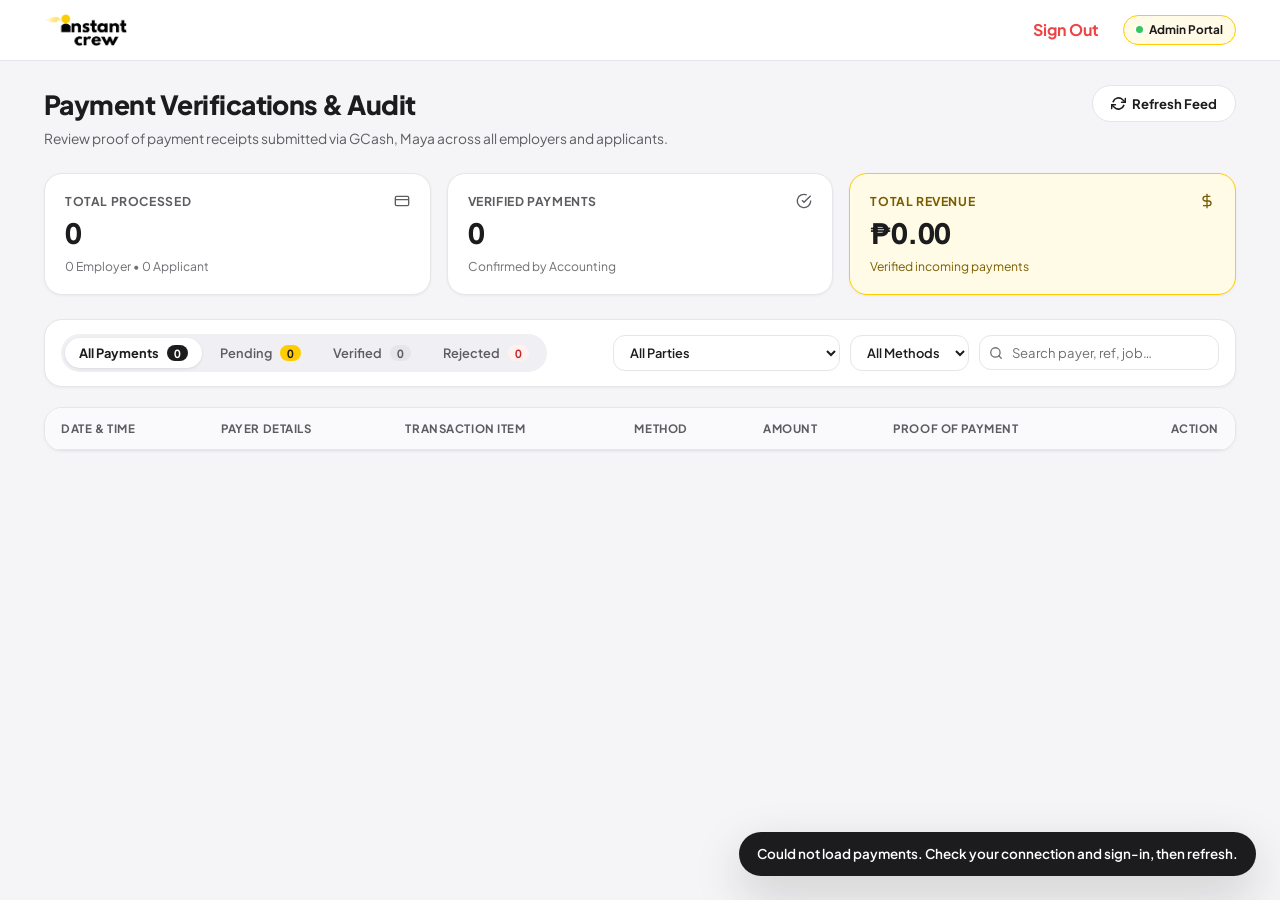
==== admin.html @ 2fa52540 "remove login code verification" ====
<!doctype html>
<html lang="en">

<head>
    <meta charset="UTF-8" />
    <meta name="viewport" content="width=device-width, initial-scale=1, viewport-fit=cover" />
    <title>Instant Crew — Accounting &amp; Payment Verifications</title>
    <meta name="description"
        content="Instant Crew Accounting & Payment Verification portal. Review, inspect receipts, and verify payments from employers and applicants." />
    <link rel="preconnect" href="https://fonts.googleapis.com">
    <link rel="preconnect" href="https://fonts.gstatic.com" crossorigin>
    <link href="https://fonts.googleapis.com/css2?family=Plus+Jakarta+Sans:wght@400;500;600;700;800&display=swap"
        rel="stylesheet">
    <link rel="stylesheet" href="css/admin.css?v=20261029-deslop">
    <link rel="icon" type="image/png" sizes="192x192" href="images/Instalogo.png">
    <link rel="apple-touch-icon" sizes="180x180" href="images/icon-180.png">
    <link rel="manifest" href="manifest.json">
</head>

<body>

    <!-- ════ Header ════ -->
    <header class="adm-header">
        <div class="adm-header-wrap">
            <div class="adm-brand-group">
                <a href="index.html" title="Back to Home">
                    <img src="images/logo.png" alt="Instant Crew" class="adm-logo-img">
                </a>
            </div>

            <nav class="adm-nav-actions" aria-label="Portal Navigation">
                <button type="button" id="adminLogoutBtn" class="adm-nav-link"
                    style="background:none; border:none; cursor:pointer; font:inherit; color:#EF4444; font-weight:700;">Sign
                    Out</button>
                <span class="adm-brand-badge">
                    <span class="adm-live-dot"></span>
                    Admin Portal
                </span>
            </nav>
        </div>
    </header>

    <!-- ════ Main Content ════ -->
    <main class="adm-main">
        <!-- Page Header -->
        <div class="adm-page-header">
            <div class="adm-page-title-box">
                <h1>Payment Verifications &amp; Audit</h1>
                <p>Review proof of payment receipts submitted via GCash, Maya across all employers and applicants.</p>
            </div>
            <div class="adm-header-btns">
                <button type="button" class="adm-refresh-btn" id="refreshBtn" title="Reload Payments">
                    <svg width="15" height="15" viewBox="0 0 24 24" fill="none" stroke="currentColor" stroke-width="2.5"
                        stroke-linecap="round" stroke-linejoin="round">
                        <polyline points="23 4 23 10 17 10"></polyline>
                        <polyline points="1 20 1 14 7 14"></polyline>
                        <path d="M3.51 9a9 9 0 0 1 14.85-3.36L23 10M1 14l4.64 4.36A9 9 0 0 0 20.49 15"></path>
                    </svg>
                    Refresh Feed
                </button>
            </div>
        </div>

        <!-- Metrics KPI Cards -->
        <div class="adm-metrics-grid">
            <div class="adm-metric-card total">
                <div class="adm-metric-label">
                    <span>Total Processed</span>
                    <svg width="16" height="16" viewBox="0 0 24 24" fill="none" stroke="currentColor" stroke-width="2">
                        <rect x="2" y="5" width="20" height="14" rx="2"></rect>
                        <line x1="2" y1="10" x2="22" y2="10"></line>
                    </svg>
                </div>
                <div class="adm-metric-val" id="kpiTotal">0</div>
                <div class="adm-metric-sub" id="kpiBreakdown">0 Employer • 0 Applicant</div>
            </div>

            <div class="adm-metric-card verified">
                <div class="adm-metric-label">
                    <span>Verified Payments</span>
                    <svg width="16" height="16" viewBox="0 0 24 24" fill="none" stroke="currentColor" stroke-width="2">
                        <path d="M22 11.08V12a10 10 0 1 1-5.93-9.14"></path>
                        <polyline points="22 4 12 14.01 9 11.01"></polyline>
                    </svg>
                </div>
                <div class="adm-metric-val" id="kpiVerified">0</div>
                <div class="adm-metric-sub">Confirmed by Accounting</div>
            </div>

            <div class="adm-metric-card revenue">
                <div class="adm-metric-label">
                    <span>Total Revenue</span>
                    <svg width="16" height="16" viewBox="0 0 24 24" fill="none" stroke="currentColor" stroke-width="2">
                        <line x1="12" y1="1" x2="12" y2="23"></line>
                        <path d="M17 5H9.5a3.5 3.5 0 0 0 0 7h5a3.5 3.5 0 0 1 0 7H6"></path>
                    </svg>
                </div>
                <div class="adm-metric-val" id="kpiRevenue">₱0.00</div>
                <div class="adm-metric-sub" id="kpiRevenueSub">Verified incoming payments</div>
            </div>
        </div>

        <!-- Controls: Status Tabs, Role & Method Filters, Search -->
        <div class="adm-controls-bar">
            <div class="adm-status-tabs" role="tablist">
                <button type="button" class="adm-tab-btn active" data-status="all" role="tab" aria-selected="true">
                    All Payments
                    <span class="adm-tab-count" id="countTabAll">0</span>
                </button>
                <button type="button" class="adm-tab-btn" data-status="pending" role="tab" aria-selected="false">
                    Pending
                    <span class="adm-tab-count pending" id="countTabPending">0</span>
                </button>
                <button type="button" class="adm-tab-btn" data-status="verified" role="tab" aria-selected="false">
                    Verified
                    <span class="adm-tab-count verified" id="countTabVerified">0</span>
                </button>
                <button type="button" class="adm-tab-btn" data-status="rejected" role="tab" aria-selected="false">
                    Rejected
                    <span class="adm-tab-count rejected" id="countTabRejected">0</span>
                </button>
            </div>

            <div class="adm-filter-group">
                <select class="adm-select" id="filterParty" aria-label="Filter by Party">
                    <option value="all">All Parties</option>
                    <option value="employer">Employers (₱100 Search Fee)</option>
                    <option value="applicant">Applicants (₱10 Hiring Pass)</option>
                </select>

                <select class="adm-select" id="filterMethod" aria-label="Filter by Method">
                    <option value="all">All Methods</option>
                    <option value="gcash">GCash (QR)</option>
                    <option value="maya">Maya (QR)</option>
                    <option value="card">Card</option>
                </select>

                <div class="adm-search-wrap">
                    <svg class="adm-search-icon" width="14" height="14" viewBox="0 0 24 24" fill="none"
                        stroke="currentColor" stroke-width="2.2" stroke-linecap="round" stroke-linejoin="round">
                        <circle cx="11" cy="11" r="8"></circle>
                        <line x1="21" y1="21" x2="16.65" y2="16.65"></line>
                    </svg>
                    <input type="text" class="adm-search-input" id="searchInput" placeholder="Search payer, ref, job…">
                </div>
            </div>
        </div>

        <!-- Table Card -->
        <div class="adm-table-card">
            <div class="adm-table-wrap">
                <table class="adm-table" id="paymentsTable">
                    <thead>
                        <tr>
                            <th>Date &amp; Time</th>
                            <th>Payer Details</th>
                            <th>Transaction Item</th>
                            <th>Method</th>
                            <th>Amount</th>
                            <th>Proof of Payment</th>
                            <th style="text-align: right;">Action</th>
                        </tr>
                    </thead>
                    <tbody id="paymentsTableBody">
                        <!-- Populated by JavaScript -->
                    </tbody>
                </table>
            </div>

            <!-- Empty State -->
            <div class="adm-empty-state" id="emptyState" style="display: none;">
                <svg class="adm-empty-icon" viewBox="0 0 24 24" fill="none" stroke="currentColor" stroke-width="1.8">
                    <rect x="2" y="4" width="20" height="16" rx="2"></rect>
                    <line x1="2" y1="10" x2="22" y2="10"></line>
                </svg>
                <h2 class="adm-empty-title">No payments found</h2>
                <p id="emptyStateMsg">There are no transactions matching your current filters.</p>
            </div>
        </div>
    </main>

    <!-- ════ Receipt Lightbox Modal ════ -->
    <div class="adm-modal-overlay" id="receiptModal" role="dialog" aria-modal="true" aria-labelledby="modalTitle">
        <div class="adm-modal-card">
            <div class="adm-modal-header">
                <h3 id="modalTitle">Proof of Payment Receipt</h3>
                <button type="button" class="adm-modal-close" id="modalCloseBtn" aria-label="Close modal">
                    <svg width="20" height="20" viewBox="0 0 24 24" fill="none" stroke="currentColor" stroke-width="2">
                        <line x1="18" y1="6" x2="6" y2="18"></line>
                        <line x1="6" y1="6" x2="18" y2="18"></line>
                    </svg>
                </button>
            </div>

            <div class="adm-modal-body">
                <div class="adm-modal-img-wrap">
                    <img src="" alt="Proof Receipt" class="adm-modal-receipt-img" id="modalReceiptImg">
                </div>
                <div id="modalRejectReason" class="adm-modal-reject-reason" style="display:none;">
                    <strong>Rejection reason:</strong> <span id="modalRejectReasonText"></span>
                </div>
            </div>

            <div class="adm-modal-footer">
                <button type="button" class="adm-btn-reject action-reject" id="modalRejectBtn">
                    <svg width="13" height="13" viewBox="0 0 24 24" fill="none" stroke="currentColor"
                        stroke-width="2.5">
                        <line x1="18" y1="6" x2="6" y2="18"></line>
                        <line x1="6" y1="6" x2="18" y2="18"></line>
                    </svg>
                    <span>Reject</span>
                </button>
                <button type="button" class="adm-btn-verify action-verify" id="modalVerifyBtn">
                    <svg width="14" height="14" viewBox="0 0 24 24" fill="none" stroke="currentColor" stroke-width="3">
                        <polyline points="20 6 9 17 4 12"></polyline>
                    </svg>
                    <span>Verify</span>
                </button>
            </div>
        </div>
    </div>

    <!-- ════ Reject Reason Dialog ════ -->
    <div id="rejectReasonOverlay" class="adm-dialog-overlay" style="display:none;">
        <div class="adm-dialog" role="dialog" aria-modal="true" aria-labelledby="rejectReasonTitle">
            <h4 id="rejectReasonTitle">Reject this receipt?</h4>
            <p>
                Tell the payer why (optional). The reason is sent to them and shown in this portal so they can
                upload a corrected proof of payment.
            </p>
            <textarea id="rejectReasonInput" rows="3" maxlength="500" aria-label="Rejection reason"
                placeholder="e.g. Amount does not match the ₱100.00 search fee"></textarea>
            <div class="adm-dialog-actions">
                <button type="button" id="rejectReasonCancel" class="adm-dialog-cancel">
                    Cancel
                </button>
                <button type="button" id="rejectReasonConfirm" class="adm-dialog-confirm">
                    Reject Receipt
                </button>
            </div>
        </div>
    </div>

    <!-- ════ Toast Feedback ════ -->
    <div class="adm-toast" id="admToast" role="status"></div>

    <!-- ════ Accounting Client Script ════ -->
    <script>
        (function () {
            'use strict';

            let paymentsData = [];
            let activeTab = 'all'; // 'all', 'pending', 'verified'
            let activeParty = 'all'; // 'all', 'employer', 'applicant'
            let activeMethod = 'all'; // 'all', 'gcash', 'maya', 'card'
            let searchQuery = '';
            let currentViewingPayment = null;

            // Guard: only signed-in admins may view this portal. The API enforces
            // the same rule; this keeps non-admins from seeing an empty console.
            async function ensureAdminAccess() {
                try {
                    const res = await fetch('/api/auth/me?role=admin', { credentials: 'same-origin' });
                    if (res.status === 401 || res.status === 403) {
                        window.location.replace('login.html?role=admin');
                        return false;
                    }
                    if (res.ok) {
                        const data = await res.json().catch(() => ({}));
                        if (!data.user || data.user.role !== 'admin') {
                            window.location.replace('login.html?role=admin');
                            return false;
                        }
                        const badge = document.querySelector('.adm-brand-badge');
                        if (badge && data.user.name) badge.title = `Signed in as ${data.user.name}`;
                    }
                } catch (_) {
                    /* offline: allow the cached/demo view below */
                }
                return true;
            }

            // DOM Elements
            const tableBody = document.getElementById('paymentsTableBody');
            const emptyState = document.getElementById('emptyState');
            const refreshBtn = document.getElementById('refreshBtn');
            const filterParty = document.getElementById('filterParty');
            const filterMethod = document.getElementById('filterMethod');
            const searchInput = document.getElementById('searchInput');
            const statusTabs = document.querySelectorAll('.adm-tab-btn');

            // KPI Elements
            const kpiRevenue = document.getElementById('kpiRevenue');
            const kpiRevenueSub = document.getElementById('kpiRevenueSub');
            const kpiPending = document.getElementById('kpiPending');
            const kpiVerified = document.getElementById('kpiVerified');
            const kpiTotal = document.getElementById('kpiTotal');
            const kpiBreakdown = document.getElementById('kpiBreakdown');

            // Tab Counters
            const countTabAll = document.getElementById('countTabAll');
            const countTabPending = document.getElementById('countTabPending');
            const countTabVerified = document.getElementById('countTabVerified');
            const countTabRejected = document.getElementById('countTabRejected');

            // Modal Elements
            const receiptModal = document.getElementById('receiptModal');
            const modalReceiptImg = document.getElementById('modalReceiptImg');
            const modalCloseBtn = document.getElementById('modalCloseBtn');
            const modalRejectBtn = document.getElementById('modalRejectBtn');
            const modalVerifyBtn = document.getElementById('modalVerifyBtn');
            const admToast = document.getElementById('admToast');

            // Show Toast Notification
            function showToast(msg, isSuccess = true) {
                admToast.textContent = msg;
                admToast.className = 'adm-toast show' + (isSuccess ? ' success' : '');
                setTimeout(() => {
                    admToast.className = 'adm-toast';
                }, 3500);
            }

            // Format Date Helper
            function formatDate(ts) {
                if (!ts) return '-';
                const d = new Date(ts > 1e11 ? ts : ts * 1000);
                return d.toLocaleDateString('en-US', {
                    month: 'short',
                    day: 'numeric',
                    year: 'numeric'
                }) + ' ' + d.toLocaleTimeString('en-US', {
                    hour: 'numeric',
                    minute: '2-digit',
                    hour12: true
                });
            }

            // Escape every user-controlled value before injecting it as HTML.
            function escHtml(value) {
                return String(value == null ? '' : value)
                    .replace(/&/g, '&amp;').replace(/</g, '&lt;').replace(/>/g, '&gt;')
                    .replace(/"/g, '&quot;').replace(/'/g, '&#39;');
            }

            // Fetch Payments from the server; it is the only source of truth.
            async function fetchPayments({ silent = false } = {}) {
                if (refreshBtn && !silent) refreshBtn.classList.add('rotating');
                try {
                    const res = await fetch('/api/admin/payments', { credentials: 'same-origin' });
                    if (!res.ok) throw new Error(`HTTP ${res.status}`);
                    const data = await res.json();
                    const serverRecords = data && Array.isArray(data.payments) ? data.payments : [];
                    const isFirstLoad = knownPaymentIds === null;
                    const prevIds = knownPaymentIds || new Set();
                    knownPaymentIds = new Set(serverRecords.map(p => p.id));
                    const fresh = isFirstLoad ? [] : serverRecords.filter(p => !prevIds.has(p.id));
                    paymentsData = serverRecords;
                    try { localStorage.removeItem('ic_local_payments'); } catch (e) { } // purge caches older builds wrote
                    if (fresh.length) {
                        highlightIds = new Set(fresh.map(p => p.id));
                        showToast(fresh.length === 1
                            ? `New payment verification request from ${fresh[0].user_name || 'a user'}`
                            : `${fresh.length} new payment verification requests`, true);
                    }
                    renderAll();
                } catch (err) {
                    console.error('Failed to load payments', err);
                    if (!silent) showToast('Could not load payments. Check your connection and sign-in, then refresh.', false);
                } finally {
                    setTimeout(() => {
                        if (refreshBtn) refreshBtn.classList.remove('rotating');
                    }, 400);
                }
            }

            // Update KPI Statistics
            function updateKPIs() {
                let totalCents = 0;
                let verifiedCount = 0;
                let pendingCount = 0;
                let rejectedCount = 0;
                let empCount = 0;
                let appCount = 0;

                paymentsData.forEach(p => {
                    const isVer = p.is_verified || p.status === 'verified';
                    const isRej = p.status === 'rejected';
                    if (isVer) {
                        totalCents += (p.amount_centavos || 0);
                        verifiedCount++;
                    } else if (isRej) {
                        rejectedCount++;
                    } else {
                        pendingCount++;
                    }
                    if (p.type === 'employer') empCount++;
                    else appCount++;
                });

                kpiRevenue.textContent = `₱${(totalCents / 100).toLocaleString('en-US', { minimumFractionDigits: 2, maximumFractionDigits: 2 })}`;
                kpiRevenueSub.textContent = `${verifiedCount} verified transaction${verifiedCount === 1 ? '' : 's'}`;
                if (kpiPending) kpiPending.textContent = pendingCount;
                kpiVerified.textContent = verifiedCount;
                kpiTotal.textContent = paymentsData.length;
                kpiBreakdown.textContent = `${empCount} Employer • ${appCount} Applicant`;

                countTabAll.textContent = paymentsData.length;
                if (countTabPending) countTabPending.textContent = pendingCount;
                countTabVerified.textContent = verifiedCount;
                if (countTabRejected) countTabRejected.textContent = rejectedCount;
            }

            // Filter Payments
            function getFilteredPayments() {
                return paymentsData.filter(p => {
                    const isVer = p.is_verified || p.status === 'verified';
                    const isRej = p.status === 'rejected';

                    // Tab Status Filter
                    if (activeTab === 'pending' && (isVer || isRej)) return false;
                    if (activeTab === 'verified' && !isVer) return false;
                    if (activeTab === 'rejected' && !isRej) return false;

                    // Party / Role Filter
                    if (activeParty !== 'all' && p.type !== activeParty) return false;

                    // Method Filter
                    if (activeMethod !== 'all' && (p.method || '').toLowerCase() !== activeMethod.toLowerCase()) return false;

                    // Search Query
                    if (searchQuery) {
                        const q = searchQuery.toLowerCase();
                        const matchName = (p.user_name || '').toLowerCase().includes(q);
                        const matchEmail = (p.user_email || '').toLowerCase().includes(q);
                        const matchCompany = (p.company || '').toLowerCase().includes(q);
                        const matchRef = (p.ref || '').toLowerCase().includes(q);
                        const matchRole = (p.job_role || p.type_label || '').toLowerCase().includes(q);
                        if (!matchName && !matchEmail && !matchCompany && !matchRef && !matchRole) return false;
                    }

                    return true;
                });
            }

            // Render Table Rows
            function renderTable() {
                const list = getFilteredPayments();
                tableBody.innerHTML = '';

                if (list.length === 0) {
                    emptyState.style.display = 'block';
                    return;
                }
                emptyState.style.display = 'none';

                list.forEach(p => {
                    const isVer = p.is_verified || p.status === 'verified';
                    const isRej = p.status === 'rejected';
                    const initials = (p.user_name || 'U').split(' ').map(n => n[0]).join('').substring(0, 2).toUpperCase();
                    const method = escHtml((p.method || 'gcash').toLowerCase());

                    const tr = document.createElement('tr');
                    tr.id = `row_${p.id}`;
                    if (highlightIds.has(p.id)) tr.classList.add('adm-row-new');

                    tr.innerHTML = `
                        <td>
                            <div class="adm-item-title adm-date">${formatDate(p.created_at)}</div>
                            <span class="adm-item-ref">${escHtml(p.ref || p.id)}</span>
                        </td>
                        <td>
                            <div class="adm-payer-cell">
                                <div class="adm-avatar ${p.type === 'applicant' ? 'applicant' : ''}">${escHtml(initials)}</div>
                                <div class="adm-payer-meta">
                                    <span class="adm-payer-name">${escHtml(p.user_name || 'Anonymous User')}</span>
                                    <span class="adm-payer-email">${escHtml(p.user_email || 'No email provided')}</span>
                                    <div>
                                        <span class="adm-role-tag ${p.type === 'employer' ? 'employer' : 'applicant'}">
                                            ${p.type === 'employer' ? escHtml(p.company || 'Hirer') : 'Crew Member'}
                                        </span>
                                    </div>
                                </div>
                            </div>
                        </td>
                        <td>
                            <div class="adm-item-title">${escHtml(p.type_label || (p.type === 'employer' ? 'Employer Search Fee' : 'Applicant Hiring Pass'))}</div>
                            ${p.job_role ? `<div class="adm-item-sub">Role: ${escHtml(p.job_role)}</div>` : ''}
                            ${isRej && p.rejection_reason ? `<div class="adm-reject-note">Rejected: ${escHtml(p.rejection_reason)}</div>` : ''}
                        </td>
                        <td>
                            <span class="adm-method-badge ${method}">
                                <svg width="8" height="8" viewBox="0 0 24 24" fill="currentColor"><circle cx="12" cy="12" r="10"/></svg>
                                ${method.toUpperCase()}
                            </span>
                        </td>
                        <td>
                            <span class="adm-amount-cell">${p.amount_pesos || `₱${((p.amount_centavos || 0) / 100).toFixed(2)}`}</span>
                        </td>
                        <td>
                            ${p.proof_image ? `
                                <button type="button" class="adm-proof-thumb-btn view-proof-btn" data-id="${p.id}" title="Click to view full receipt">
                                    <img src="${escHtml(p.proof_image)}" alt="Receipt" class="adm-proof-mini-img">
                                    <span>View Proof</span>
                                </button>
                            ` : `
                                <span class="adm-proof-none">${method === 'card' ? 'Card Checkout' : 'No proof attached'}</span>
                            `}
                        </td>
                        <td style="text-align: right;">
                            <div class="adm-action-btns">
                                ${!isVer ? `
                                <button type="button" class="adm-btn-reject ${isRej ? 'action-rejected' : 'action-reject'} toggle-reject-btn" data-id="${p.id}" data-rejected="${isRej}" title="${isRej ? 'Marked as Rejected (Click to reset)' : 'Reject payment receipt'}">
                                    <svg width="12" height="12" viewBox="0 0 24 24" fill="none" stroke="currentColor" stroke-width="2.5">
                                        <line x1="18" y1="6" x2="6" y2="18"></line>
                                        <line x1="6" y1="6" x2="18" y2="18"></line>
                                    </svg>
                                    <span>${isRej ? 'Rejected' : 'Reject'}</span>
                                </button>
                                ` : ''}
                                <button type="button" class="adm-btn-verify ${isVer ? 'action-verified' : 'action-verify'} toggle-verify-btn" data-id="${p.id}" data-verified="${isVer}" title="${isVer ? 'Verified by accounting' : 'Verify payment receipt'}">
                                    <svg width="13" height="13" viewBox="0 0 24 24" fill="none" stroke="currentColor" stroke-width="3">
                                        <polyline points="20 6 9 17 4 12"></polyline>
                                    </svg>
                                    <span>${isVer ? 'Verified' : 'Verify'}</span>
                                </button>
                            </div>
                        </td>
                    `;
                    tableBody.appendChild(tr);
                });
            }

            function renderAll() {
                updateKPIs();
                renderTable();
                highlightIds = new Set();
            }

            // Live updates: the server pushes an event whenever a payment is
            // submitted or its status changes, and we re-sync without a reload.
            let knownPaymentIds = null; // ids from the last server load; null until the first one
            let highlightIds = new Set();
            let liveSyncTimer = null;
            let pollTimer = null;

            function scheduleLiveSync() {
                clearTimeout(liveSyncTimer);
                liveSyncTimer = setTimeout(() => fetchPayments({ silent: true }), 250);
            }

            function startPolling() {
                if (!pollTimer) pollTimer = setInterval(() => fetchPayments({ silent: true }), 15000);
            }

            function stopPolling() {
                clearInterval(pollTimer);
                pollTimer = null;
            }

            function connectPaymentStream() {
                if (!('EventSource' in window)) {
                    startPolling();
                    return;
                }
                const es = new EventSource('/api/admin/payments/stream?role=admin', { withCredentials: true });
                es.addEventListener('payment', scheduleLiveSync);
                es.onopen = () => {
                    stopPolling();
                    scheduleLiveSync(); // catch anything missed while disconnected
                };
                es.onerror = () => {
                    // The browser retries on its own; poll meanwhile, and stop
                    // for good if the session is gone.
                    if (es.readyState === EventSource.CLOSED) {
                        ensureAdminAccess();
                    }
                    startPolling();
                };
            }

            document.addEventListener('visibilitychange', () => {
                if (document.visibilityState === 'visible') scheduleLiveSync();
            });

            // Optional rejection-reason prompt. Resolves with the reason, or
            // null when the admin cancels (no status change is sent).
            function askRejectReason() {
                const overlay = document.getElementById('rejectReasonOverlay');
                const input = document.getElementById('rejectReasonInput');
                const confirmBtn = document.getElementById('rejectReasonConfirm');
                const cancelBtn = document.getElementById('rejectReasonCancel');
                return new Promise(resolve => {
                    if (!overlay) { resolve(''); return; }
                    const finish = value => {
                        overlay.style.display = 'none';
                        confirmBtn.removeEventListener('click', onConfirm);
                        cancelBtn.removeEventListener('click', onCancel);
                        overlay.removeEventListener('click', onBackdrop);
                        document.removeEventListener('keydown', onKey);
                        resolve(value);
                    };
                    const onConfirm = () => finish((input ? input.value : '').trim());
                    const onCancel = () => finish(null);
                    const onBackdrop = e => { if (e.target === overlay) finish(null); };
                    const onKey = e => { if (e.key === 'Escape') finish(null); };
                    confirmBtn.addEventListener('click', onConfirm);
                    cancelBtn.addEventListener('click', onCancel);
                    overlay.addEventListener('click', onBackdrop);
                    document.addEventListener('keydown', onKey);
                    if (input) input.value = '';
                    overlay.style.display = 'flex';
                    if (input) input.focus();
                });
            }

            // Set Payment Status: 'verified', 'rejected', or 'pending'
            async function setPaymentStatus(paymentId, targetStatus, reason = '') {
                const item = paymentsData.find(p => p.id === paymentId);
                if (!item) return;

                const isVerified = targetStatus === 'verified';
                const isRejected = targetStatus === 'rejected';
                const nowSec = Math.floor(Date.now() / 1000);

                // Optimistic UI update
                item.status = targetStatus;
                item.is_verified = isVerified;
                item.verified_at = isVerified ? nowSec : null;
                item.verified_by = isVerified ? 'Accounting' : (isRejected ? 'Rejected by Accounting' : '');
                item.rejection_reason = isRejected ? reason : '';

                renderAll();

                // Call Go API
                try {
                    const res = await fetch('/api/admin/payments/verify', {
                        method: 'POST',
                        credentials: 'same-origin',
                        headers: { 'Content-Type': 'application/json' },
                        body: JSON.stringify({
                            type: item.type || 'employer',
                            id: item.raw_id,
                            status: targetStatus,
                            verified: isVerified,
                            reason: isRejected ? reason : ''
                        })
                    });
                    if (!res.ok) {
                        const err = await res.json().catch(() => ({}));
                        showToast(err.error || 'The server rejected that change. Please try again.', false);
                        fetchPayments(); // undo the optimistic update
                        return;
                    }
                    fetchPayments(); // sync with the database's canonical state
                } catch (e) {
                    showToast('Could not save that change. Check your connection and try again.', false);
                    fetchPayments(); // undo the optimistic update
                    return;
                }

                if (isVerified) {
                    showToast(`Payment #${item.ref || item.id} verified`, true);
                } else if (isRejected) {
                    showToast(`Payment #${item.ref || item.id} has been Rejected.`, false);
                } else {
                    showToast(`Payment #${item.ref || item.id} reset to Pending.`, true);
                }
            }

            // Open Receipt Modal
            function openReceiptModal(paymentId) {
                const item = paymentsData.find(p => p.id === paymentId);
                if (!item) return;
                currentViewingPayment = item;

                modalReceiptImg.src = item.proof_image || 'images/payment_qr.jpg';

                const isVer = item.is_verified || item.status === 'verified';
                const isRej = item.status === 'rejected';

                const reasonBox = document.getElementById('modalRejectReason');
                const reasonText = document.getElementById('modalRejectReasonText');
                if (reasonBox) {
                    if (isRej && item.rejection_reason) {
                        if (reasonText) reasonText.textContent = item.rejection_reason;
                        reasonBox.style.display = 'block';
                    } else {
                        reasonBox.style.display = 'none';
                    }
                }

                if (modalVerifyBtn) {
                    modalVerifyBtn.className = 'adm-btn-verify ' + (isVer ? 'action-verified' : 'action-verify');
                    modalVerifyBtn.innerHTML = `
                        <svg width="14" height="14" viewBox="0 0 24 24" fill="none" stroke="currentColor" stroke-width="3">
                            <polyline points="20 6 9 17 4 12"></polyline>
                        </svg>
                        <span>${isVer ? 'Verified' : 'Verify'}</span>
                    `;
                }

                if (modalRejectBtn) {
                    if (isVer) {
                        modalRejectBtn.style.display = 'none';
                    } else {
                        modalRejectBtn.style.display = 'inline-flex';
                        modalRejectBtn.className = 'adm-btn-reject ' + (isRej ? 'action-rejected' : 'action-reject');
                        modalRejectBtn.innerHTML = `
                            <svg width="13" height="13" viewBox="0 0 24 24" fill="none" stroke="currentColor" stroke-width="2.5">
                                <line x1="18" y1="6" x2="6" y2="18"></line>
                                <line x1="6" y1="6" x2="18" y2="18"></line>
                            </svg>
                            <span>${isRej ? 'Rejected' : 'Reject'}</span>
                        `;
                    }
                }

                receiptModal.classList.add('open');
            }

            function closeReceiptModal() {
                receiptModal.classList.remove('open');
                // Empty the viewer so a reviewed receipt doesn't linger behind the next one.
                modalReceiptImg.removeAttribute('src');
                currentViewingPayment = null;
            }

            // Event Listeners
            statusTabs.forEach(tab => {
                tab.addEventListener('click', () => {
                    statusTabs.forEach(t => t.classList.remove('active'));
                    tab.classList.add('active');
                    activeTab = tab.dataset.status || 'all';
                    renderTable();
                });
            });

            if (filterParty) {
                filterParty.addEventListener('change', () => {
                    activeParty = filterParty.value;
                    renderTable();
                });
            }

            if (filterMethod) {
                filterMethod.addEventListener('change', () => {
                    activeMethod = filterMethod.value;
                    renderTable();
                });
            }

            if (searchInput) {
                searchInput.addEventListener('input', (e) => {
                    searchQuery = e.target.value.trim();
                    renderTable();
                });
            }

            if (refreshBtn) {
                refreshBtn.addEventListener('click', fetchPayments);
            }

            // Table Action Delegations
            tableBody.addEventListener('click', (e) => {
                const verifyBtn = e.target.closest('.toggle-verify-btn');
                if (verifyBtn) {
                    const id = verifyBtn.dataset.id;
                    const currentlyVerified = verifyBtn.dataset.verified === 'true';
                    if (currentlyVerified) {
                        return; // Once verified, do not go back to pending
                    }
                    setPaymentStatus(id, 'verified');
                    return;
                }

                const rejectBtn = e.target.closest('.toggle-reject-btn');
                if (rejectBtn) {
                    const id = rejectBtn.dataset.id;
                    const currentlyRejected = rejectBtn.dataset.rejected === 'true';
                    if (currentlyRejected) {
                        setPaymentStatus(id, 'pending');
                        return;
                    }
                    askRejectReason().then(reason => {
                        if (reason === null) return; // cancelled
                        setPaymentStatus(id, 'rejected', reason);
                    });
                    return;
                }

                const viewBtn = e.target.closest('.view-proof-btn');
                if (viewBtn) {
                    openReceiptModal(viewBtn.dataset.id);
                    return;
                }
            });

            // Modal Events
            if (modalCloseBtn) modalCloseBtn.addEventListener('click', closeReceiptModal);
            if (receiptModal) {
                receiptModal.addEventListener('click', (e) => {
                    if (e.target === receiptModal) closeReceiptModal();
                });
            }

            if (modalVerifyBtn) {
                modalVerifyBtn.addEventListener('click', () => {
                    if (!currentViewingPayment) return;
                    const currentlyVerified = currentViewingPayment.is_verified || currentViewingPayment.status === 'verified';
                    if (currentlyVerified) {
                        closeReceiptModal();
                        return; // Once verified, do not go back to pending
                    }
                    setPaymentStatus(currentViewingPayment.id, 'verified');
                    closeReceiptModal();
                });
            }

            if (modalRejectBtn) {
                modalRejectBtn.addEventListener('click', () => {
                    if (!currentViewingPayment) return;
                    const currentlyRejected = currentViewingPayment.status === 'rejected';
                    if (currentlyRejected) {
                        setPaymentStatus(currentViewingPayment.id, 'pending');
                        closeReceiptModal();
                        return;
                    }
                    askRejectReason().then(reason => {
                        if (reason === null) return; // cancelled; keep the receipt open
                        setPaymentStatus(currentViewingPayment.id, 'rejected', reason);
                        closeReceiptModal();
                    });
                });
            }

            const adminLogoutBtn = document.getElementById('adminLogoutBtn');
            if (adminLogoutBtn) {
                adminLogoutBtn.addEventListener('click', async () => {
                    try {
                        await fetch('/api/auth/logout?role=admin', { method: 'POST', credentials: 'same-origin' });
                    } catch (e) { }
                    sessionStorage.removeItem('ic_admin_session');
                    window.location.href = 'login.html';
                });
            }

            // Initial load (admin session gate first)
            ensureAdminAccess().then(ok => {
                if (!ok) return;
                fetchPayments();
                connectPaymentStream();
            });
        })();
    </script>
</body>

</html>
---- css/admin.css ----
/* ══════════════════════════════════════════════════════════════════
   InstantCrew - Admin & Accounting Portal Styles
   Theme: the Instant Crew brand shared with the employer and applicant
   portals (css/employer.css): yellow CTAs, ink text, Apple-style neutrals.
   ══════════════════════════════════════════════════════════════════ */

:root {
    /* Brand */
    --adm-yellow: #FFCC00;
    --adm-yellow-dark: #E6B800;
    --adm-yellow-tint: #FFFBE6;
    --adm-yellow-ink: #7A5C00;
    /* Neutrals */
    --adm-bg: #F5F5F7;
    --adm-card-bg: #FFFFFF;
    --adm-surface-3: #EFEFF4;
    --adm-text-primary: #1C1C1E;
    --adm-text-secondary: #5C5C61;
    --adm-text-muted: #6E6E73;
    --adm-border: #E5E5EA;
    --adm-border-hover: #D1D1D6;
    --adm-primary: #1C1C1E;
    /* Status */
    --adm-emerald: #1F7A35;
    --adm-emerald-bg: #E8F8EE;
    --adm-emerald-border: #A8E2B8;
    --adm-red: #C62828;
    --adm-red-bg: #FFF1F0;
    --adm-red-border: #F9C5C0;
    /* Shape */
    --adm-radius: 18px;
    --adm-radius-sm: 12px;
    --adm-shadow-sm: 0 1px 3px rgba(28, 28, 30, 0.05);
    --adm-shadow-md: 0 4px 14px rgba(28, 28, 30, 0.07);
    --adm-shadow-lg: 0 18px 48px rgba(28, 28, 30, 0.18);
}

* {
    box-sizing: border-box;
    margin: 0;
    padding: 0;
}

body {
    font-family: 'Plus Jakarta Sans', -apple-system, BlinkMacSystemFont, "Segoe UI", Roboto, sans-serif;
    background-color: var(--adm-bg);
    color: var(--adm-text-primary);
    line-height: 1.5;
    min-height: 100vh;
    display: flex;
    flex-direction: column;
    accent-color: var(--adm-yellow);
}

::selection {
    background: var(--adm-yellow);
    color: var(--adm-text-primary);
}

:focus-visible {
    outline: 2px solid var(--adm-text-primary);
    outline-offset: 2px;
}

/* ── Top Header ── */
.adm-header {
    background: #FFFFFF;
    border-bottom: 1px solid var(--adm-border);
    position: sticky;
    top: 0;
    z-index: 100;
}

.adm-header-wrap {
    max-width: 1240px;
    margin: 0 auto;
    padding: 12px 24px;
    display: flex;
    align-items: center;
    justify-content: space-between;
    gap: 16px;
}

.adm-brand-group {
    display: flex;
    align-items: center;
    gap: 14px;
}

.adm-logo-img {
    height: 32px;
    width: auto;
    display: block;
}

.adm-brand-badge {
    display: inline-flex;
    align-items: center;
    gap: 6px;
    background: var(--adm-yellow-tint);
    color: var(--adm-text-primary);
    border: 1px solid var(--adm-yellow);
    font-size: 0.74rem;
    font-weight: 700;
    padding: 5px 12px;
    border-radius: 999px;
}

.adm-live-dot {
    width: 7px;
    height: 7px;
    border-radius: 50%;
    background: #34C759;
    box-shadow: 0 0 0 2px #FFFFFF;
}

.adm-nav-actions {
    display: flex;
    align-items: center;
    gap: 12px;
}

.adm-nav-link {
    font-size: 0.82rem;
    font-weight: 600;
    color: var(--adm-text-secondary);
    text-decoration: none;
    padding: 6px 12px;
    border-radius: var(--adm-radius-sm);
    transition: all 0.15s ease;
}

.adm-nav-link:hover {
    color: var(--adm-text-primary);
    background: var(--adm-bg);
}

/* ── Page Layout ── */
.adm-main {
    max-width: 1240px;
    width: 100%;
    margin: 0 auto;
    padding: 24px;
    flex: 1;
}

.adm-page-header {
    display: flex;
    align-items: flex-start;
    justify-content: space-between;
    gap: 20px;
    margin-bottom: 24px;
    flex-wrap: wrap;
}

.adm-page-title-box h1 {
    font-size: 1.65rem;
    font-weight: 800;
    color: var(--adm-text-primary);
    letter-spacing: -0.02em;
}

.adm-page-title-box p {
    font-size: 0.86rem;
    color: var(--adm-text-secondary);
    margin-top: 4px;
}

.adm-header-btns {
    display: flex;
    align-items: center;
    gap: 10px;
}

.adm-refresh-btn {
    display: inline-flex;
    align-items: center;
    gap: 6px;
    background: #FFFFFF;
    border: 1px solid var(--adm-border);
    color: var(--adm-text-primary);
    font-family: inherit;
    font-size: 0.82rem;
    font-weight: 700;
    padding: 9px 18px;
    border-radius: 999px;
    cursor: pointer;
    transition: border-color 0.15s ease, background 0.15s ease;
}

.adm-refresh-btn:hover {
    background: var(--adm-bg);
    border-color: var(--adm-text-primary);
}

.adm-refresh-btn.rotating svg {
    animation: spin 0.8s linear infinite;
}

@keyframes spin {
    100% {
        transform: rotate(360deg);
    }
}

/* ── Metrics Cards Grid ── */
.adm-metrics-grid {
    display: grid;
    grid-template-columns: repeat(auto-fit, minmax(220px, 1fr));
    gap: 16px;
    margin-bottom: 24px;
}

.adm-metric-card {
    background: var(--adm-card-bg);
    border: 1px solid var(--adm-border);
    border-radius: var(--adm-radius);
    padding: 18px 20px;
    box-shadow: var(--adm-shadow-sm);
    display: flex;
    flex-direction: column;
    gap: 8px;
    position: relative;
    overflow: hidden;
}

.adm-metric-label {
    font-size: 0.76rem;
    font-weight: 700;
    color: var(--adm-text-secondary);
    text-transform: uppercase;
    letter-spacing: 0.05em;
    display: flex;
    align-items: center;
    justify-content: space-between;
}

.adm-metric-card.revenue {
    background: var(--adm-yellow-tint);
    border-color: var(--adm-yellow);
}

.adm-metric-card.revenue .adm-metric-label,
.adm-metric-card.revenue .adm-metric-sub {
    color: var(--adm-yellow-ink);
}

.adm-metric-val {
    font-size: 1.75rem;
    font-weight: 800;
    color: var(--adm-text-primary);
    line-height: 1.1;
    letter-spacing: -0.02em;
    font-variant-numeric: tabular-nums;
}

.adm-metric-sub {
    font-size: 0.76rem;
    color: var(--adm-text-muted);
}

/* ── Control Bar: Tabs & Search ── */
.adm-controls-bar {
    background: var(--adm-card-bg);
    border: 1px solid var(--adm-border);
    border-radius: var(--adm-radius);
    padding: 14px 16px;
    margin-bottom: 20px;
    box-shadow: var(--adm-shadow-sm);
    display: flex;
    align-items: center;
    justify-content: space-between;
    gap: 16px;
    flex-wrap: wrap;
}

.adm-status-tabs {
    display: flex;
    align-items: center;
    gap: 4px;
    background: var(--adm-surface-3);
    padding: 4px;
    border-radius: 999px;
}

.adm-tab-btn {
    border: none;
    background: transparent;
    font-family: inherit;
    font-size: 0.8rem;
    font-weight: 600;
    color: var(--adm-text-secondary);
    padding: 7px 14px;
    border-radius: 999px;
    cursor: pointer;
    display: inline-flex;
    align-items: center;
    gap: 8px;
    white-space: nowrap;
    flex-shrink: 0;
    transition: background 0.15s ease, color 0.15s ease;
}

.adm-tab-btn:hover {
    color: var(--adm-text-primary);
}

.adm-tab-btn.active {
    background: #FFFFFF;
    color: var(--adm-text-primary);
    font-weight: 700;
    box-shadow: 0 1px 3px rgba(28, 28, 30, 0.1);
}

.adm-tab-count {
    font-size: 0.7rem;
    font-weight: 700;
    padding: 1px 7px;
    border-radius: 999px;
    background: var(--adm-border);
    color: var(--adm-text-secondary);
    font-variant-numeric: tabular-nums;
}

.adm-tab-btn.active .adm-tab-count {
    background: var(--adm-text-primary);
    color: #FFFFFF;
}

/* Pending receipts are the queue accounting works through. */
.adm-tab-count.pending,
.adm-tab-btn.active .adm-tab-count.pending {
    background: var(--adm-yellow);
    color: var(--adm-text-primary);
}

.adm-tab-btn.active .adm-tab-count.verified {
    background: var(--adm-emerald);
    color: #FFFFFF;
}

.adm-tab-count.rejected {
    background: var(--adm-red-bg);
    color: var(--adm-red);
}

.adm-tab-btn.active .adm-tab-count.rejected {
    background: var(--adm-red);
    color: #FFFFFF;
}

.adm-filter-group {
    display: flex;
    align-items: center;
    gap: 10px;
    flex: 1;
    justify-content: flex-end;
    min-width: 280px;
}

.adm-select {
    padding: 8px 12px;
    font-family: inherit;
    font-size: 0.8rem;
    font-weight: 600;
    color: var(--adm-text-primary);
    background: #FFFFFF;
    border: 1px solid var(--adm-border);
    border-radius: var(--adm-radius-sm);
    outline: none;
    cursor: pointer;
    transition: border-color 0.15s ease;
}

.adm-select:focus,
.adm-search-input:focus {
    border-color: var(--adm-text-primary);
    box-shadow: 0 0 0 3px rgba(255, 204, 0, 0.45);
}

.adm-search-wrap {
    position: relative;
    width: 240px;
}

.adm-search-input {
    width: 100%;
    padding: 8px 12px 8px 32px;
    font-family: inherit;
    font-size: 0.82rem;
    color: var(--adm-text-primary);
    background: #FFFFFF;
    border: 1px solid var(--adm-border);
    border-radius: var(--adm-radius-sm);
    outline: none;
    transition: all 0.18s ease;
}

.adm-search-input::placeholder {
    color: var(--adm-text-muted);
}

.adm-search-icon {
    position: absolute;
    left: 10px;
    top: 50%;
    transform: translateY(-50%);
    color: var(--adm-text-muted);
    pointer-events: none;
}

/* ── Payments Table ── */
.adm-table-card {
    background: var(--adm-card-bg);
    border: 1px solid var(--adm-border);
    border-radius: var(--adm-radius);
    box-shadow: var(--adm-shadow-sm);
    overflow: hidden;
}

.adm-table-wrap {
    width: 100%;
    overflow-x: auto;
}

.adm-table {
    width: 100%;
    min-width: 1080px; /* scroll sideways on small screens instead of crushing columns */
    border-collapse: collapse;
    text-align: left;
    font-size: 0.82rem;
}

.adm-table th {
    background: #FAFAFC;
    color: var(--adm-text-secondary);
    font-weight: 700;
    font-size: 0.72rem;
    text-transform: uppercase;
    letter-spacing: 0.05em;
    padding: 12px 16px;
    border-bottom: 1px solid var(--adm-border);
    white-space: nowrap;
}

.adm-table td {
    padding: 14px 16px;
    border-bottom: 1px solid var(--adm-border);
    vertical-align: middle;
    font-variant-numeric: tabular-nums;
}

.adm-table tbody tr:last-child td {
    border-bottom: none;
}

.adm-table tbody tr {
    transition: background 0.15s ease;
}

.adm-table tbody tr:hover {
    background: #FAFAFC;
}

/* Rows that just arrived over the live stream */
.adm-table tbody tr.adm-row-new {
    animation: rowArrive 2.4s ease-out;
}

@keyframes rowArrive {
    0%, 30% { background: var(--adm-yellow-tint); }
    100% { background: transparent; }
}

/* ── Table Cell Styles ── */
.adm-payer-cell {
    display: flex;
    align-items: center;
    gap: 10px;
}

.adm-avatar {
    width: 36px;
    height: 36px;
    border-radius: 50%;
    background: var(--adm-text-primary);
    color: var(--adm-yellow);
    border: 2px solid var(--adm-yellow);
    font-weight: 800;
    font-size: 0.78rem;
    display: flex;
    align-items: center;
    justify-content: center;
    flex-shrink: 0;
}

.adm-avatar.applicant {
    background: var(--adm-yellow);
    color: var(--adm-text-primary);
}

.adm-payer-meta {
    display: flex;
    flex-direction: column;
}

.adm-payer-name {
    font-weight: 700;
    color: var(--adm-text-primary);
}

.adm-payer-email {
    font-size: 0.72rem;
    color: var(--adm-text-muted);
}

.adm-role-tag {
    display: inline-block;
    white-space: nowrap;
    font-size: 0.66rem;
    font-weight: 700;
    text-transform: uppercase;
    letter-spacing: 0.04em;
    padding: 1px 6px;
    border-radius: 4px;
    margin-top: 2px;
}

.adm-role-tag.employer {
    background: var(--adm-surface-3);
    color: var(--adm-text-secondary);
}

.adm-role-tag.applicant {
    background: var(--adm-yellow-tint);
    color: var(--adm-yellow-ink);
}

.adm-item-title {
    font-weight: 700;
    color: var(--adm-text-primary);
}

.adm-date {
    white-space: nowrap;
}

.adm-item-ref {
    font-size: 0.7rem;
    color: var(--adm-text-muted);
    font-family: ui-monospace, SFMono-Regular, Menlo, monospace;
}

.adm-item-sub {
    font-size: 0.74rem;
    color: var(--adm-text-secondary);
}

.adm-reject-note {
    margin-top: 4px;
    font-size: 0.72rem;
    font-weight: 600;
    color: var(--adm-red);
}

/* Method Badges */
.adm-method-badge {
    display: inline-flex;
    align-items: center;
    gap: 5px;
    font-size: 0.72rem;
    font-weight: 700;
    padding: 3px 8px;
    border-radius: 999px;
}

.adm-method-badge.gcash {
    background: #E6F0FF;
    color: #0052CC;
}

.adm-method-badge.maya {
    background: var(--adm-emerald-bg);
    color: var(--adm-emerald);
}

.adm-method-badge.card {
    background: var(--adm-surface-3);
    color: var(--adm-text-primary);
}

.adm-amount-cell {
    font-size: 0.94rem;
    font-weight: 800;
    color: var(--adm-text-primary);
}

/* Proof Cell */
.adm-proof-thumb-btn {
    display: inline-flex;
    align-items: center;
    gap: 8px;
    border: 1px solid var(--adm-border);
    background: #FFFFFF;
    border-radius: var(--adm-radius-sm);
    padding: 4px 8px;
    cursor: pointer;
    transition: all 0.15s ease;
    text-decoration: none;
    color: var(--adm-text-primary);
    font-family: inherit;
    font-size: 0.74rem;
    font-weight: 600;
}

.adm-proof-thumb-btn:hover {
    border-color: var(--adm-text-primary);
    background: var(--adm-yellow-tint);
}

.adm-proof-mini-img {
    width: 28px;
    height: 28px;
    border-radius: 6px;
    object-fit: cover;
    background: var(--adm-surface-3);
}

.adm-proof-none {
    font-size: 0.72rem;
    color: var(--adm-text-muted);
    font-style: italic;
}

/* Status Badges */
.adm-status-pill {
    display: inline-flex;
    align-items: center;
    gap: 5px;
    font-size: 0.74rem;
    font-weight: 700;
    padding: 4px 10px;
    border-radius: 999px;
    white-space: nowrap;
}

.adm-status-pill.pending {
    background: var(--adm-yellow-tint);
    color: var(--adm-yellow-ink);
    border: 1px solid var(--adm-yellow);
}

.adm-status-pill.verified {
    background: var(--adm-emerald-bg);
    color: var(--adm-emerald);
    border: 1px solid var(--adm-emerald-border);
}

.adm-status-pill.rejected {
    background: var(--adm-red-bg);
    color: var(--adm-red);
    border: 1px solid var(--adm-red-border);
}

.adm-verified-date {
    display: block;
    font-size: 0.68rem;
    color: var(--adm-text-muted);
    margin-top: 2px;
}

/* Action button group */
.adm-action-btns {
    display: inline-flex;
    align-items: center;
    justify-content: flex-end;
    gap: 8px;
    flex-wrap: nowrap;
}

/* Reject Button */
.adm-btn-reject {
    display: inline-flex;
    align-items: center;
    gap: 5px;
    font-family: inherit;
    font-size: 0.78rem;
    font-weight: 700;
    padding: 8px 14px;
    border-radius: 999px;
    cursor: pointer;
    transition: background 0.15s ease, border-color 0.15s ease;
    white-space: nowrap;
    border: 1px solid var(--adm-border);
    background: #FFFFFF;
    color: var(--adm-red);
}

.adm-btn-reject:hover {
    background: var(--adm-red-bg);
    border-color: var(--adm-red-border);
}

.adm-btn-reject.action-rejected {
    background: var(--adm-red);
    color: #FFFFFF;
    border-color: var(--adm-red);
}

.adm-btn-reject.action-rejected:hover {
    background: #A61F1F;
}

.adm-btn-reject:disabled {
    opacity: 0.6;
    cursor: not-allowed;
    transform: none !important;
}

/* Verified Button */
.adm-btn-verify {
    display: inline-flex;
    align-items: center;
    gap: 6px;
    font-family: inherit;
    font-size: 0.78rem;
    font-weight: 700;
    padding: 8px 16px;
    border-radius: 999px;
    cursor: pointer;
    transition: background 0.15s ease, border-color 0.15s ease;
    white-space: nowrap;
    border: 1px solid transparent;
}

/* Same primary pill as the portals' "Next" and "Payment history" buttons. */
.adm-btn-verify.action-verify {
    background: var(--adm-yellow);
    color: var(--adm-text-primary);
    box-shadow: 0 2px 8px rgba(230, 184, 0, 0.3);
}

.adm-btn-verify.action-verify:hover {
    background: var(--adm-yellow-dark);
}

.adm-btn-verify.action-verified {
    background: var(--adm-emerald-bg);
    color: var(--adm-emerald);
    border-color: var(--adm-emerald-border);
    cursor: default;
}

.adm-btn-verify:disabled {
    opacity: 0.6;
    cursor: not-allowed;
    transform: none !important;
}

/* ── Lightbox Modal for Proof Inspection ── */
.adm-modal-overlay {
    position: fixed;
    top: 0;
    left: 0;
    width: 100%;
    height: 100%;
    background: rgba(28, 28, 30, 0.6);
    backdrop-filter: blur(4px);
    z-index: 1000;
    display: none;
    align-items: center;
    justify-content: center;
    padding: 20px;
}

.adm-modal-overlay.open {
    display: flex;
}

.adm-modal-card {
    background: #FFFFFF;
    border-radius: var(--adm-radius);
    max-width: 680px;
    width: 100%;
    max-height: 90vh;
    display: flex;
    flex-direction: column;
    overflow: hidden;
    box-shadow: var(--adm-shadow-lg);
    animation: modalPop 0.2s cubic-bezier(0.16, 1, 0.3, 1);
}

@keyframes modalPop {
    from {
        opacity: 0;
        transform: scale(0.96);
    }

    to {
        opacity: 1;
        transform: scale(1);
    }
}

.adm-modal-header {
    padding: 16px 20px;
    border-bottom: 1px solid var(--adm-border);
    display: flex;
    align-items: center;
    justify-content: space-between;
}

.adm-modal-header h3 {
    font-size: 1.05rem;
    font-weight: 800;
    color: var(--adm-text-primary);
}

.adm-modal-close {
    border: none;
    background: transparent;
    cursor: pointer;
    color: var(--adm-text-muted);
    padding: 4px;
    border-radius: 6px;
    display: flex;
}

.adm-modal-close:hover {
    color: var(--adm-text-primary);
    background: var(--adm-bg);
}

.adm-modal-body {
    padding: 20px;
    overflow-y: auto;
    display: flex;
    flex-direction: column;
    gap: 16px;
}

.adm-modal-img-wrap {
    background: var(--adm-bg);
    border: 1px solid var(--adm-border);
    border-radius: 12px;
    padding: 12px;
    text-align: center;
    max-height: 540px;
    overflow: auto;
}

.adm-modal-receipt-img {
    max-width: 100%;
    max-height: 500px;
    object-fit: contain;
    border-radius: 8px;
    box-shadow: 0 2px 10px rgba(28, 28, 30, 0.08);
}

.adm-modal-meta-grid {
    display: grid;
    grid-template-columns: repeat(2, 1fr);
    gap: 10px;
    background: var(--adm-bg);
    border: 1px solid var(--adm-border);
    border-radius: 12px;
    padding: 12px 16px;
    font-size: 0.8rem;
}

.adm-meta-item {
    display: flex;
    flex-direction: column;
}

.adm-meta-lbl {
    font-size: 0.68rem;
    font-weight: 700;
    color: var(--adm-text-muted);
    text-transform: uppercase;
}

.adm-meta-val {
    font-weight: 700;
    color: var(--adm-text-primary);
}

.adm-modal-footer {
    padding: 14px 20px;
    border-top: 1px solid var(--adm-border);
    display: flex;
    align-items: center;
    justify-content: flex-end;
    gap: 10px;
    background: #FAFAFC;
}

.adm-modal-reject-reason {
    margin-top: 10px;
    padding: 10px 12px;
    border-radius: var(--adm-radius-sm);
    background: var(--adm-red-bg);
    border: 1px solid var(--adm-red-border);
    color: var(--adm-red);
    font-size: 0.8rem;
    line-height: 1.45;
}

/* ── Reject Reason Dialog ── */
.adm-dialog-overlay {
    position: fixed;
    inset: 0;
    z-index: 1100;
    background: rgba(28, 28, 30, 0.55);
    align-items: center;
    justify-content: center;
    padding: 20px;
}

.adm-dialog {
    background: #FFFFFF;
    border-radius: var(--adm-radius);
    width: min(440px, 100%);
    padding: 22px;
    box-shadow: var(--adm-shadow-lg);
}

.adm-dialog h4 {
    font-size: 1.02rem;
    font-weight: 800;
    color: var(--adm-text-primary);
    margin-bottom: 6px;
}

.adm-dialog p {
    font-size: 0.82rem;
    color: var(--adm-text-secondary);
    line-height: 1.5;
    margin-bottom: 12px;
}

.adm-dialog textarea {
    width: 100%;
    border: 1px solid var(--adm-border);
    border-radius: var(--adm-radius-sm);
    padding: 10px 12px;
    font: inherit;
    font-size: 0.86rem;
    color: var(--adm-text-primary);
    resize: vertical;
    outline: none;
}

.adm-dialog textarea:focus {
    border-color: var(--adm-text-primary);
    box-shadow: 0 0 0 3px rgba(255, 204, 0, 0.45);
}

.adm-dialog-actions {
    display: flex;
    gap: 10px;
    justify-content: flex-end;
    margin-top: 14px;
}

.adm-dialog-cancel,
.adm-dialog-confirm {
    border-radius: 999px;
    padding: 9px 18px;
    font: inherit;
    font-size: 0.84rem;
    font-weight: 700;
    cursor: pointer;
}

.adm-dialog-cancel {
    border: 1px solid var(--adm-border);
    background: #FFFFFF;
    color: var(--adm-text-primary);
}

.adm-dialog-cancel:hover {
    border-color: var(--adm-text-primary);
}

.adm-dialog-confirm {
    border: 1px solid var(--adm-red);
    background: var(--adm-red);
    color: #FFFFFF;
}

.adm-dialog-confirm:hover {
    background: #A61F1F;
}

/* ── Empty State ── */
.adm-empty-state {
    padding: 60px 20px;
    text-align: center;
    color: var(--adm-text-muted);
}

.adm-empty-icon {
    width: 48px;
    height: 48px;
    color: var(--adm-border-hover);
    margin: 0 auto 12px;
}

.adm-empty-title {
    font-size: 1rem;
    font-weight: 800;
    color: var(--adm-text-primary);
    margin-bottom: 4px;
}

/* ── Toast Notification ── */
.adm-toast {
    position: fixed;
    bottom: 24px;
    right: 24px;
    background: var(--adm-text-primary);
    color: #FFFFFF;
    padding: 12px 18px;
    border-radius: 999px;
    font-size: 0.84rem;
    font-weight: 600;
    box-shadow: var(--adm-shadow-lg);
    z-index: 2000;
    display: flex;
    align-items: center;
    gap: 8px;
    opacity: 0;
    transform: translateY(12px);
    transition: all 0.25s cubic-bezier(0.16, 1, 0.3, 1);
    pointer-events: none;
}

.adm-toast.show {
    opacity: 1;
    transform: translateY(0);
}

.adm-toast.success {
    background: var(--adm-emerald);
}

/* Responsive */
@media (max-width: 768px) {
    .adm-controls-bar {
        flex-direction: column;
        align-items: stretch;
    }

    .adm-status-tabs {
        width: 100%;
        overflow-x: auto;
        scrollbar-width: none;
    }

    .adm-filter-group {
        flex-direction: column;
        align-items: stretch;
        min-width: 100%;
    }

    .adm-search-wrap {
        width: 100%;
    }

    .adm-modal-meta-grid {
        grid-template-columns: 1fr;
    }

    /* Revenue on its own row, the two counts side by side. */
    .adm-metrics-grid {
        grid-template-columns: 1fr 1fr;
        gap: 12px;
    }

    .adm-metric-card.revenue {
        grid-column: 1 / -1;
    }

    .adm-metric-card {
        padding: 14px 16px;
    }
}
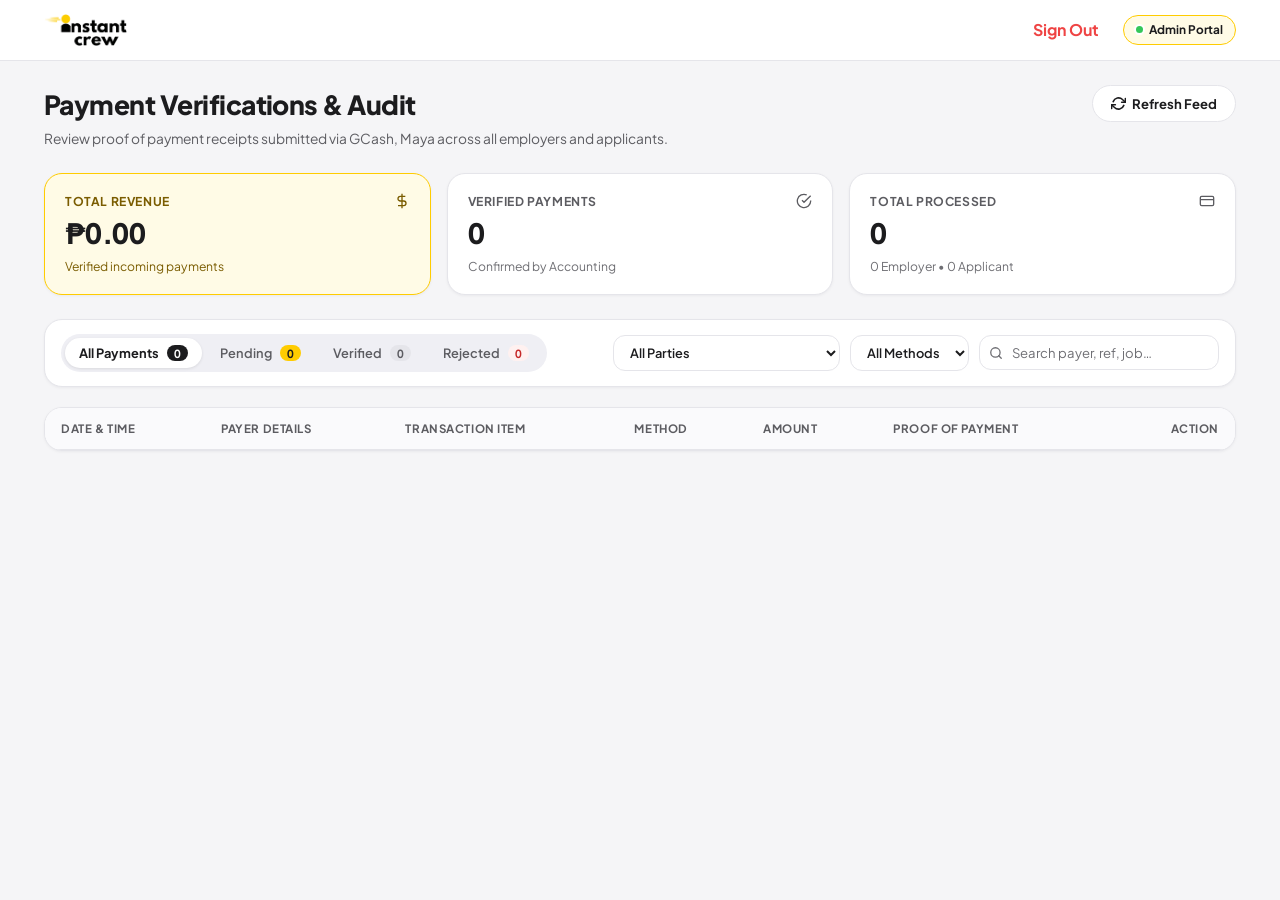
==== commit fa028ac6: "change the payment flow in employers side, remove the logo border, some UI improvements" ====
--- a/admin.html
+++ b/admin.html
@@ -12,8 +12,10 @@
     <link href="https://fonts.googleapis.com/css2?family=Plus+Jakarta+Sans:wght@400;500;600;700;800&display=swap"
         rel="stylesheet">
     <link rel="stylesheet" href="css/admin.css?v=20261029-deslop">
-    <link rel="icon" type="image/png" sizes="192x192" href="images/Instalogo.png">
-    <link rel="apple-touch-icon" sizes="180x180" href="images/icon-180.png">
+    <link rel="icon" type="image/svg+xml" sizes="any" href="images/logo.svg?v=20261030-2">
+    <link rel="icon" type="image/png" sizes="192x192" href="images/icon-192.png?v=20261030-2">
+    <link rel="icon" type="image/png" sizes="512x512" href="images/icon-512.png?v=20261030-2">
+    <link rel="apple-touch-icon" sizes="180x180" href="images/icon-180.png?v=20261030-2">
     <link rel="manifest" href="manifest.json">
 </head>
 
@@ -63,6 +65,30 @@
 
         <!-- Metrics KPI Cards -->
         <div class="adm-metrics-grid">
+            <div class="adm-metric-card revenue">
+                <div class="adm-metric-label">
+                    <span>Total Revenue</span>
+                    <svg width="16" height="16" viewBox="0 0 24 24" fill="none" stroke="currentColor" stroke-width="2">
+                        <line x1="12" y1="1" x2="12" y2="23"></line>
+                        <path d="M17 5H9.5a3.5 3.5 0 0 0 0 7h5a3.5 3.5 0 0 1 0 7H6"></path>
+                    </svg>
+                </div>
+                <div class="adm-metric-val" id="kpiRevenue">₱0.00</div>
+                <div class="adm-metric-sub" id="kpiRevenueSub">Verified incoming payments</div>
+            </div>
+
+            <div class="adm-metric-card verified">
+                <div class="adm-metric-label">
+                    <span>Verified Payments</span>
+                    <svg width="16" height="16" viewBox="0 0 24 24" fill="none" stroke="currentColor" stroke-width="2">
+                        <path d="M22 11.08V12a10 10 0 1 1-5.93-9.14"></path>
+                        <polyline points="22 4 12 14.01 9 11.01"></polyline>
+                    </svg>
+                </div>
+                <div class="adm-metric-val" id="kpiVerified">0</div>
+                <div class="adm-metric-sub">Confirmed by Accounting</div>
+            </div>
+
             <div class="adm-metric-card total">
                 <div class="adm-metric-label">
                     <span>Total Processed</span>
@@ -73,30 +99,6 @@
                 </div>
                 <div class="adm-metric-val" id="kpiTotal">0</div>
                 <div class="adm-metric-sub" id="kpiBreakdown">0 Employer • 0 Applicant</div>
-            </div>
-
-            <div class="adm-metric-card verified">
-                <div class="adm-metric-label">
-                    <span>Verified Payments</span>
-                    <svg width="16" height="16" viewBox="0 0 24 24" fill="none" stroke="currentColor" stroke-width="2">
-                        <path d="M22 11.08V12a10 10 0 1 1-5.93-9.14"></path>
-                        <polyline points="22 4 12 14.01 9 11.01"></polyline>
-                    </svg>
-                </div>
-                <div class="adm-metric-val" id="kpiVerified">0</div>
-                <div class="adm-metric-sub">Confirmed by Accounting</div>
-            </div>
-
-            <div class="adm-metric-card revenue">
-                <div class="adm-metric-label">
-                    <span>Total Revenue</span>
-                    <svg width="16" height="16" viewBox="0 0 24 24" fill="none" stroke="currentColor" stroke-width="2">
-                        <line x1="12" y1="1" x2="12" y2="23"></line>
-                        <path d="M17 5H9.5a3.5 3.5 0 0 0 0 7h5a3.5 3.5 0 0 1 0 7H6"></path>
-                    </svg>
-                </div>
-                <div class="adm-metric-val" id="kpiRevenue">₱0.00</div>
-                <div class="adm-metric-sub" id="kpiRevenueSub">Verified incoming payments</div>
             </div>
         </div>
 
@@ -241,8 +243,8 @@
         </div>
     </div>
 
-    <!-- ════ Toast Feedback ════ -->
-    <div class="adm-toast" id="admToast" role="status"></div>
+    <!-- In-app toast notifications removed; alerts use phone/desktop OS notifications -->
+    <script src="js/shared-data.js?v=20261030-extnotif"></script>
 
     <!-- ════ Accounting Client Script ════ -->
     <script>
@@ -309,16 +311,10 @@
             const modalCloseBtn = document.getElementById('modalCloseBtn');
             const modalRejectBtn = document.getElementById('modalRejectBtn');
             const modalVerifyBtn = document.getElementById('modalVerifyBtn');
-            const admToast = document.getElementById('admToast');
-
-            // Show Toast Notification
-            function showToast(msg, isSuccess = true) {
-                admToast.textContent = msg;
-                admToast.className = 'adm-toast show' + (isSuccess ? ' success' : '');
-                setTimeout(() => {
-                    admToast.className = 'adm-toast';
-                }, 3500);
-            }
+            if (window.InstantCrewShared) window.InstantCrewShared.enableSystemNotifications();
+
+            // In-app toast helper disabled to prevent duplicate alerts alongside external OS notifications
+            function showToast() { }
 
             // Format Date Helper
             function formatDate(ts) {
@@ -358,9 +354,15 @@
                     try { localStorage.removeItem('ic_local_payments'); } catch (e) { } // purge caches older builds wrote
                     if (fresh.length) {
                         highlightIds = new Set(fresh.map(p => p.id));
-                        showToast(fresh.length === 1
-                            ? `New payment verification request from ${fresh[0].user_name || 'a user'}`
-                            : `${fresh.length} new payment verification requests`, true);
+                        if (window.InstantCrewShared) {
+                            const body = fresh.length === 1
+                                ? `New payment verification request from ${fresh[0].user_name || 'a user'}`
+                                : `${fresh.length} new payment verification requests`;
+                            window.InstantCrewShared.showSystemNotification('Payment Verification Request', body, {
+                                tag: `admin-payment-${fresh[fresh.length - 1].id}`,
+                                url: '/admin.html'
+                            });
+                        }
                     }
                     renderAll();
                 } catch (err) {
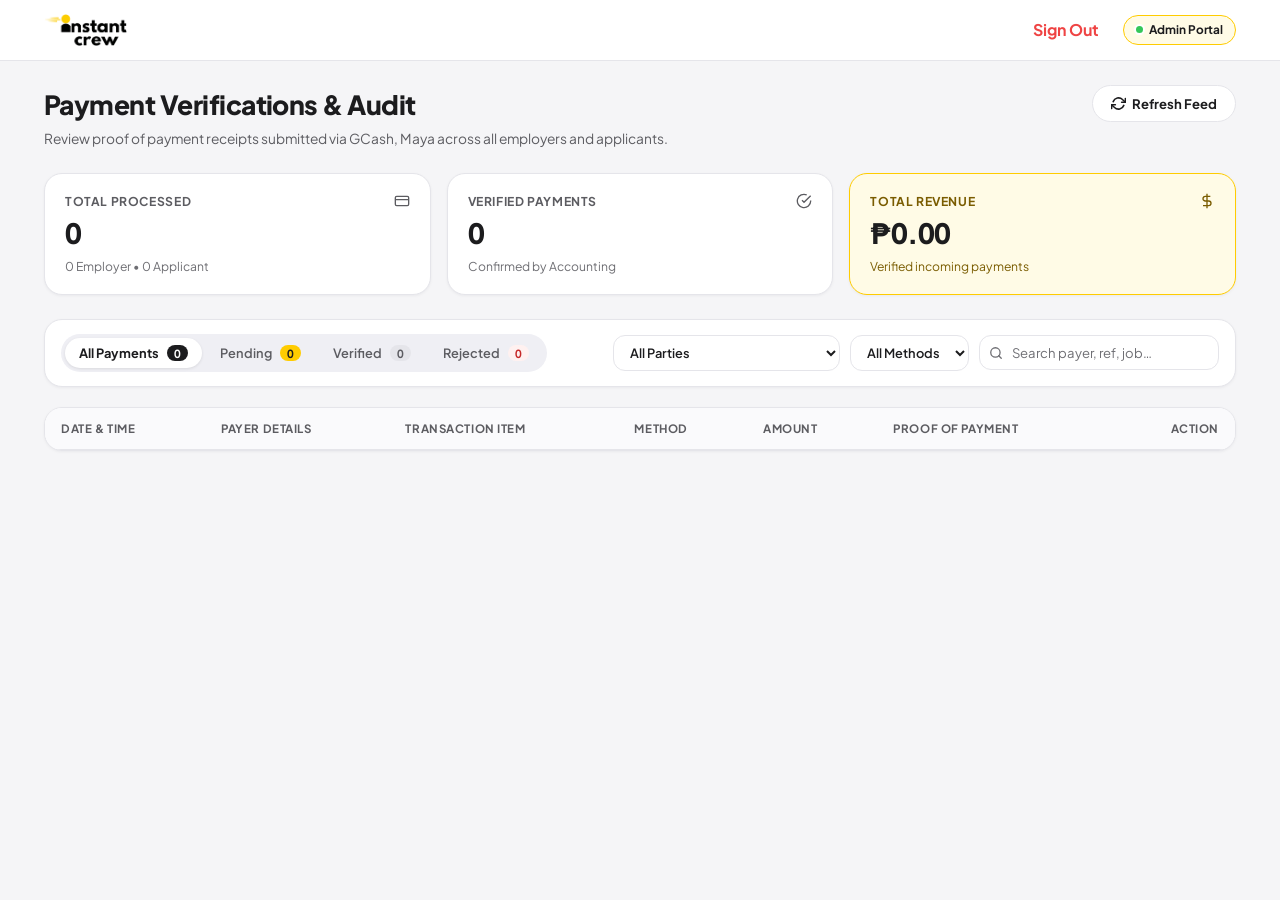
==== commit 295d5faf: "change the payment flow in employers side, remove the logo border, some UI improvements" ====
--- a/admin.html
+++ b/admin.html
@@ -65,6 +65,30 @@
 
         <!-- Metrics KPI Cards -->
         <div class="adm-metrics-grid">
+            <div class="adm-metric-card total">
+                <div class="adm-metric-label">
+                    <span>Total Processed</span>
+                    <svg width="16" height="16" viewBox="0 0 24 24" fill="none" stroke="currentColor" stroke-width="2">
+                        <rect x="2" y="5" width="20" height="14" rx="2"></rect>
+                        <line x1="2" y1="10" x2="22" y2="10"></line>
+                    </svg>
+                </div>
+                <div class="adm-metric-val" id="kpiTotal">0</div>
+                <div class="adm-metric-sub" id="kpiBreakdown">0 Employer • 0 Applicant</div>
+            </div>
+
+            <div class="adm-metric-card verified">
+                <div class="adm-metric-label">
+                    <span>Verified Payments</span>
+                    <svg width="16" height="16" viewBox="0 0 24 24" fill="none" stroke="currentColor" stroke-width="2">
+                        <path d="M22 11.08V12a10 10 0 1 1-5.93-9.14"></path>
+                        <polyline points="22 4 12 14.01 9 11.01"></polyline>
+                    </svg>
+                </div>
+                <div class="adm-metric-val" id="kpiVerified">0</div>
+                <div class="adm-metric-sub">Confirmed by Accounting</div>
+            </div>
+
             <div class="adm-metric-card revenue">
                 <div class="adm-metric-label">
                     <span>Total Revenue</span>
@@ -75,30 +99,6 @@
                 </div>
                 <div class="adm-metric-val" id="kpiRevenue">₱0.00</div>
                 <div class="adm-metric-sub" id="kpiRevenueSub">Verified incoming payments</div>
-            </div>
-
-            <div class="adm-metric-card verified">
-                <div class="adm-metric-label">
-                    <span>Verified Payments</span>
-                    <svg width="16" height="16" viewBox="0 0 24 24" fill="none" stroke="currentColor" stroke-width="2">
-                        <path d="M22 11.08V12a10 10 0 1 1-5.93-9.14"></path>
-                        <polyline points="22 4 12 14.01 9 11.01"></polyline>
-                    </svg>
-                </div>
-                <div class="adm-metric-val" id="kpiVerified">0</div>
-                <div class="adm-metric-sub">Confirmed by Accounting</div>
-            </div>
-
-            <div class="adm-metric-card total">
-                <div class="adm-metric-label">
-                    <span>Total Processed</span>
-                    <svg width="16" height="16" viewBox="0 0 24 24" fill="none" stroke="currentColor" stroke-width="2">
-                        <rect x="2" y="5" width="20" height="14" rx="2"></rect>
-                        <line x1="2" y1="10" x2="22" y2="10"></line>
-                    </svg>
-                </div>
-                <div class="adm-metric-val" id="kpiTotal">0</div>
-                <div class="adm-metric-sub" id="kpiBreakdown">0 Employer • 0 Applicant</div>
             </div>
         </div>
 
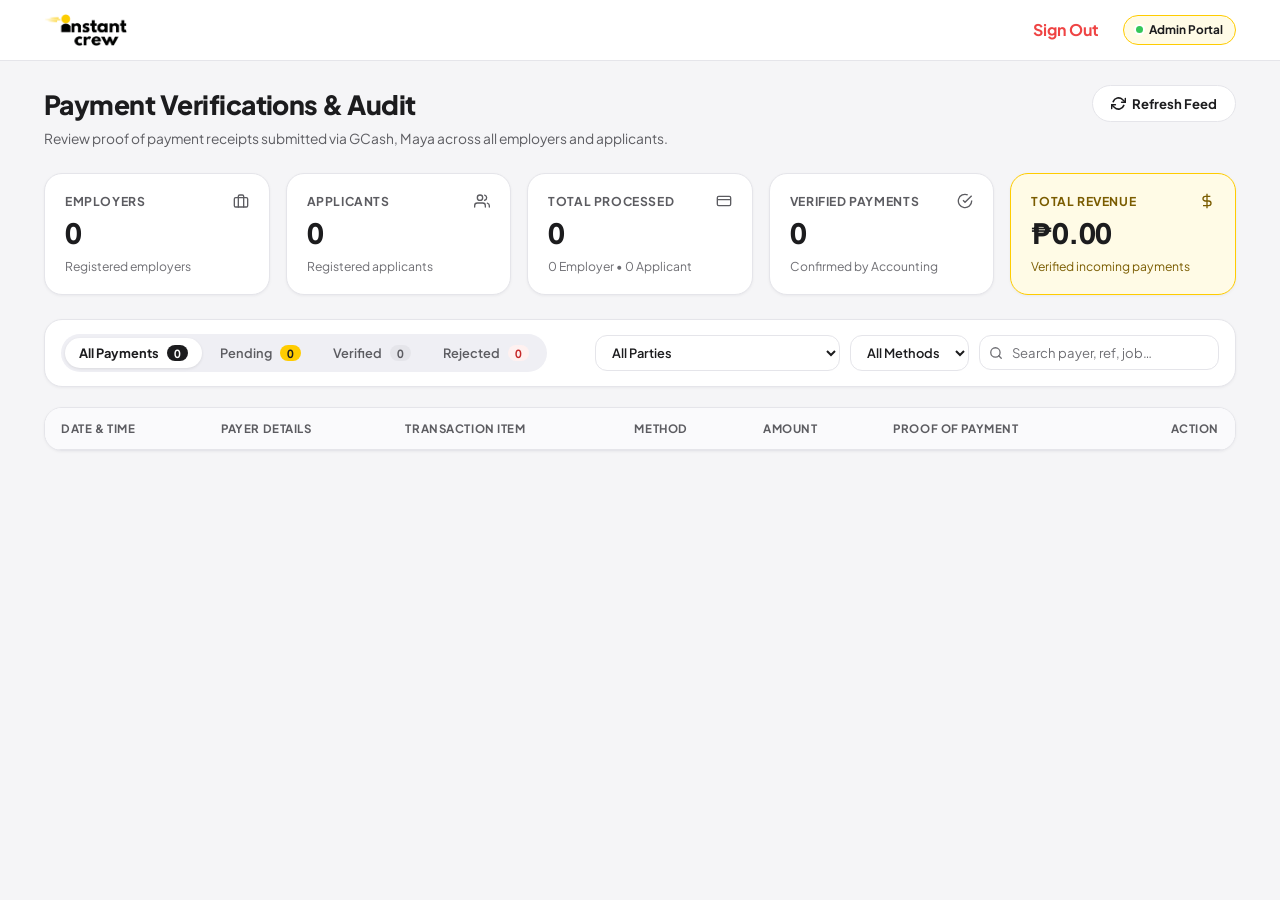
==== commit 3ea6ab68: "added number of employer and applicant, during transit of crew and the hirer end the job, it wont de" ====
--- a/admin.html
+++ b/admin.html
@@ -11,7 +11,7 @@
     <link rel="preconnect" href="https://fonts.gstatic.com" crossorigin>
     <link href="https://fonts.googleapis.com/css2?family=Plus+Jakarta+Sans:wght@400;500;600;700;800&display=swap"
         rel="stylesheet">
-    <link rel="stylesheet" href="css/admin.css?v=20261029-deslop">
+    <link rel="stylesheet" href="css/admin.css?v=20261031-usercounts">
     <link rel="icon" type="image/svg+xml" sizes="any" href="images/logo.svg?v=20261030-2">
     <link rel="icon" type="image/png" sizes="192x192" href="images/icon-192.png?v=20261030-2">
     <link rel="icon" type="image/png" sizes="512x512" href="images/icon-512.png?v=20261030-2">
@@ -65,6 +65,34 @@
 
         <!-- Metrics KPI Cards -->
         <div class="adm-metrics-grid">
+            <div class="adm-metric-card employers">
+                <div class="adm-metric-label">
+                    <span>Employers</span>
+                    <svg width="16" height="16" viewBox="0 0 24 24" fill="none" stroke="currentColor" stroke-width="2"
+                        stroke-linecap="round" stroke-linejoin="round">
+                        <rect x="2" y="7" width="20" height="14" rx="2" ry="2"></rect>
+                        <path d="M16 21V5a2 2 0 0 0-2-2h-4a2 2 0 0 0-2 2v16"></path>
+                    </svg>
+                </div>
+                <div class="adm-metric-val" id="kpiEmployers">0</div>
+                <div class="adm-metric-sub">Registered employers</div>
+            </div>
+
+            <div class="adm-metric-card applicants">
+                <div class="adm-metric-label">
+                    <span>Applicants</span>
+                    <svg width="16" height="16" viewBox="0 0 24 24" fill="none" stroke="currentColor" stroke-width="2"
+                        stroke-linecap="round" stroke-linejoin="round">
+                        <path d="M17 21v-2a4 4 0 0 0-4-4H5a4 4 0 0 0-4 4v2"></path>
+                        <circle cx="9" cy="7" r="4"></circle>
+                        <path d="M23 21v-2a4 4 0 0 0-3-3.87"></path>
+                        <path d="M16 3.13a4 4 0 0 1 0 7.75"></path>
+                    </svg>
+                </div>
+                <div class="adm-metric-val" id="kpiApplicants">0</div>
+                <div class="adm-metric-sub">Registered applicants</div>
+            </div>
+
             <div class="adm-metric-card total">
                 <div class="adm-metric-label">
                     <span>Total Processed</span>
@@ -126,8 +154,8 @@
             <div class="adm-filter-group">
                 <select class="adm-select" id="filterParty" aria-label="Filter by Party">
                     <option value="all">All Parties</option>
-                    <option value="employer">Employers (₱100 Search Fee)</option>
-                    <option value="applicant">Applicants (₱10 Hiring Pass)</option>
+                    <option value="employer">Employers (Search Fee)</option>
+                    <option value="applicant">Applicants (Hiring Pass, ₱2/hire)</option>
                 </select>
 
                 <select class="adm-select" id="filterMethod" aria-label="Filter by Method">
@@ -252,6 +280,8 @@
             'use strict';
 
             let paymentsData = [];
+            let employerUserCount = 0;
+            let applicantUserCount = 0;
             let activeTab = 'all'; // 'all', 'pending', 'verified'
             let activeParty = 'all'; // 'all', 'employer', 'applicant'
             let activeMethod = 'all'; // 'all', 'gcash', 'maya', 'card'
@@ -292,6 +322,8 @@
             const statusTabs = document.querySelectorAll('.adm-tab-btn');
 
             // KPI Elements
+            const kpiEmployers = document.getElementById('kpiEmployers');
+            const kpiApplicants = document.getElementById('kpiApplicants');
             const kpiRevenue = document.getElementById('kpiRevenue');
             const kpiRevenueSub = document.getElementById('kpiRevenueSub');
             const kpiPending = document.getElementById('kpiPending');
@@ -346,6 +378,12 @@
                     if (!res.ok) throw new Error(`HTTP ${res.status}`);
                     const data = await res.json();
                     const serverRecords = data && Array.isArray(data.payments) ? data.payments : [];
+                    if (data && typeof data.employer_count === 'number') {
+                        employerUserCount = data.employer_count;
+                    }
+                    if (data && typeof data.applicant_count === 'number') {
+                        applicantUserCount = data.applicant_count;
+                    }
                     const isFirstLoad = knownPaymentIds === null;
                     const prevIds = knownPaymentIds || new Set();
                     knownPaymentIds = new Set(serverRecords.map(p => p.id));
@@ -399,6 +437,8 @@
                     else appCount++;
                 });
 
+                if (kpiEmployers) kpiEmployers.textContent = employerUserCount.toLocaleString('en-US');
+                if (kpiApplicants) kpiApplicants.textContent = applicantUserCount.toLocaleString('en-US');
                 kpiRevenue.textContent = `₱${(totalCents / 100).toLocaleString('en-US', { minimumFractionDigits: 2, maximumFractionDigits: 2 })}`;
                 kpiRevenueSub.textContent = `${verifiedCount} verified transaction${verifiedCount === 1 ? '' : 's'}`;
                 if (kpiPending) kpiPending.textContent = pendingCount;
--- a/css/admin.css
+++ b/css/admin.css
@@ -206,7 +206,7 @@
 /* ── Metrics Cards Grid ── */
 .adm-metrics-grid {
     display: grid;
-    grid-template-columns: repeat(auto-fit, minmax(220px, 1fr));
+    grid-template-columns: repeat(5, minmax(0, 1fr));
     gap: 16px;
     margin-bottom: 24px;
 }
@@ -1046,6 +1046,16 @@
 }
 
 /* Responsive */
+@media (max-width: 1080px) {
+    .adm-metrics-grid {
+        grid-template-columns: 1fr 1fr;
+    }
+
+    .adm-metric-card.revenue {
+        grid-column: 1 / -1;
+    }
+}
+
 @media (max-width: 768px) {
     .adm-controls-bar {
         flex-direction: column;
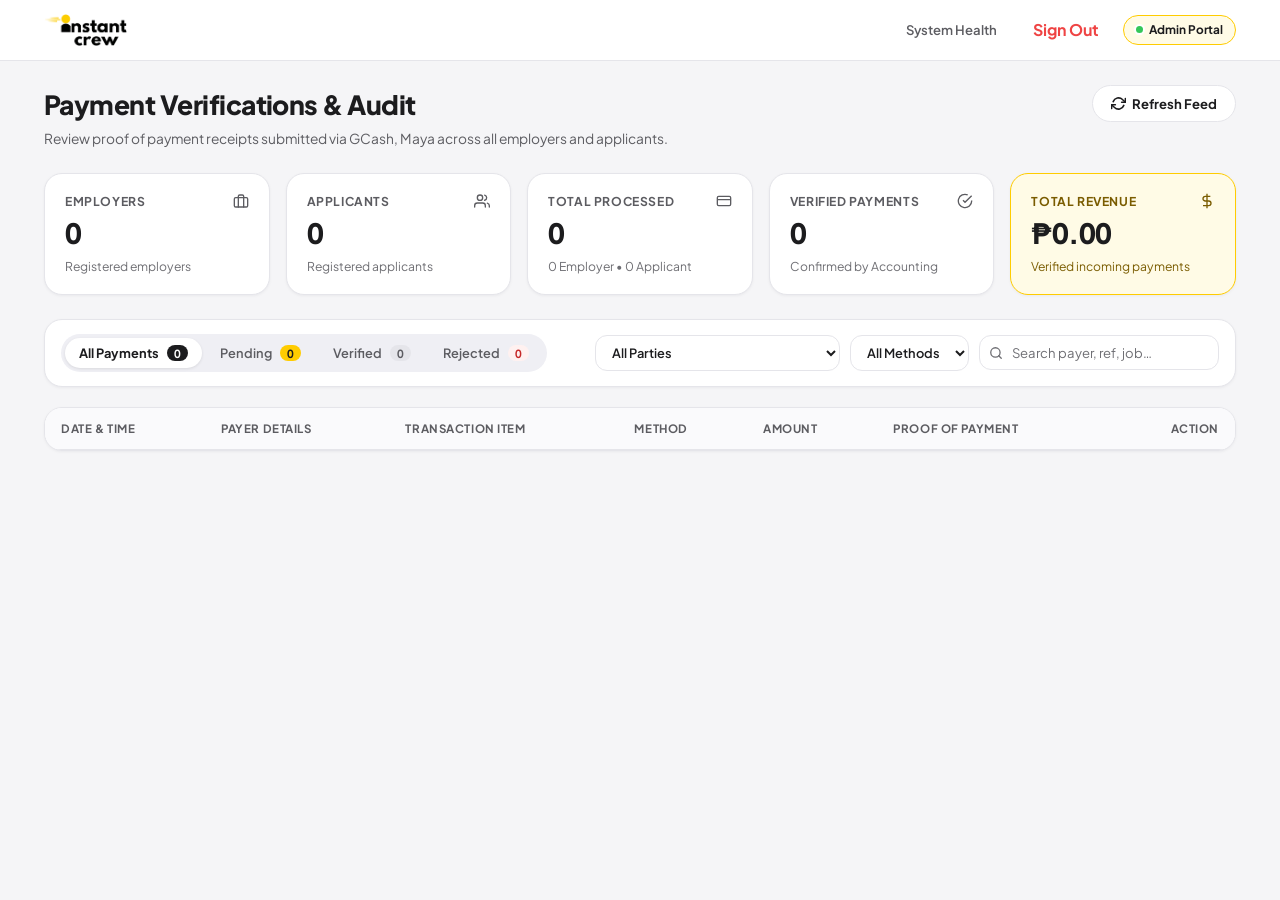
==== commit 721baa56: "telemetry" ====
--- a/admin.html
+++ b/admin.html
@@ -31,6 +31,7 @@
             </div>
 
             <nav class="adm-nav-actions" aria-label="Portal Navigation">
+                <a href="telemetry.html" class="adm-nav-link">System Health</a>
                 <button type="button" id="adminLogoutBtn" class="adm-nav-link"
                     style="background:none; border:none; cursor:pointer; font:inherit; color:#EF4444; font-weight:700;">Sign
                     Out</button>
